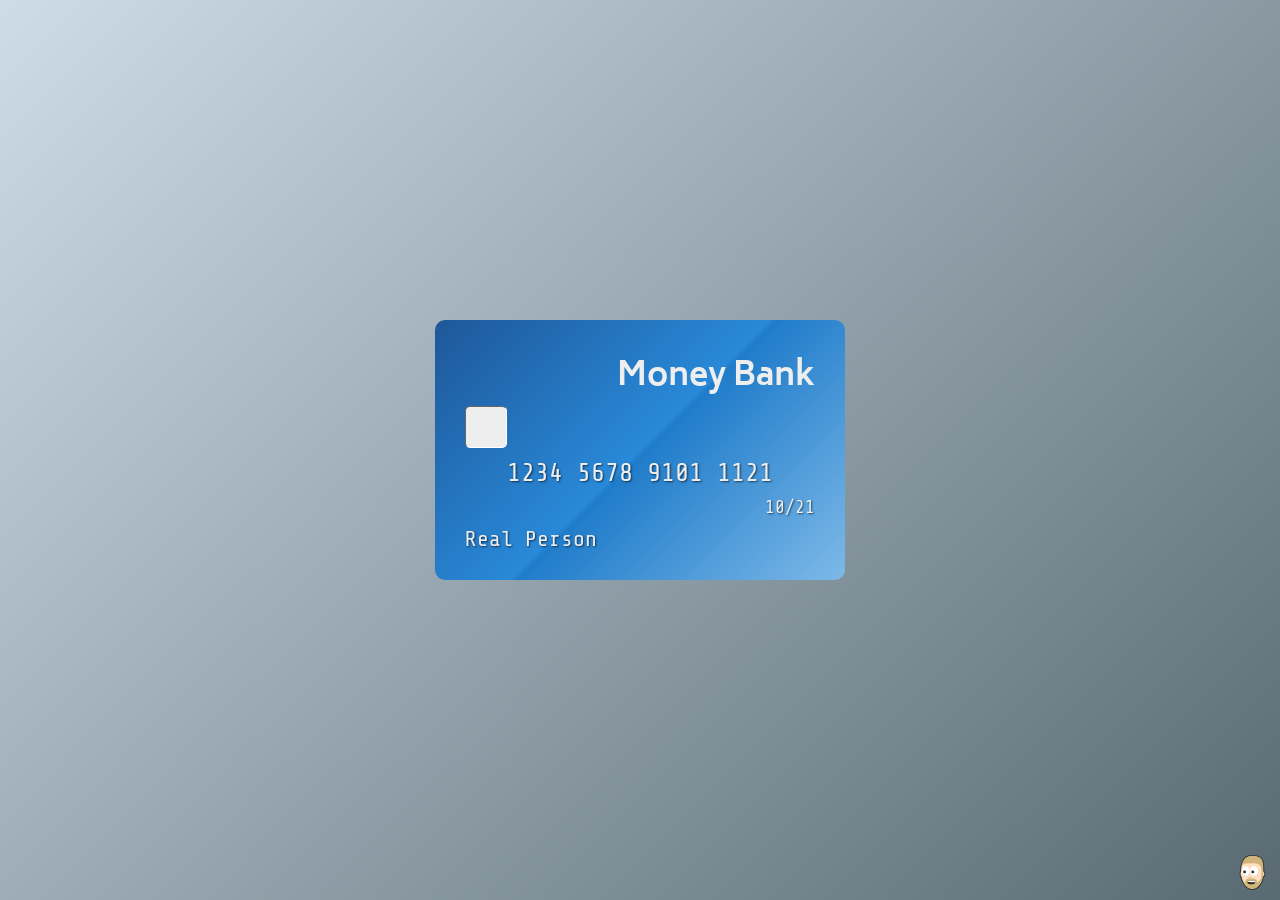
==== 3/index.html @ 5e554417 "Add files via upload" ====
<!DOCTYPE html>
<html lang="en" >

<head>
  <meta charset="UTF-8">
  <title>You want cards? I got cards! </title>
  
  
  
      <link rel="stylesheet" href="css/style.css">

  
</head>

<body>

  <ul id="app" >
	<li id="credit-card" data-state="out">
		<div class="card credit">
			<h1>Money Bank</h1>
			<div class="chip"></div>
			<div class="embossed number">1234 5678 9101 1121</div>
			<div class="embossed date">10/21</div>
			<div class="embossed name">Real Person</div>
		</div>
	</li>
	<li id="birthday-card" data-state="in">
		<div class="card birthday">
			<div class="front">
				<h1>HAPPY BIRTHDAY</h1>
			</div>
			<div class="back"></div>
							
		</div>
	</li>
	<li id="playing-card" data-state="show">
		<div class="card playing">
			<div class="face">
				<div class="suit small top">
					<div class="ace">A</div>
					<div class="diamond"></div>
				</div>
				<div class="suit big">
					<div class="diamond"></div>
				</div>
				<div class="suit small bottom">
					<div class="ace">A</div>
					<div class="diamond"></div>
				</div>
			</div>
			
		</div>
	</li>
</ul>
  <script src='js/zbvakw.js'></script>

  

    <script  src="js/index.js"></script>




</body>

</html>
---- 3/css/style.css ----
@import url("https://fonts.googleapis.com/css?family=Biryani:900|Bungee+Inline|Share+Tech+Mono");
html {
  --hang-time: 0;
  --spin-time: 0;
  --drift-amount: 25;
}

html, body {
  width: 100%;
  height: 100%;
  margin: 0;
  padding: 0;
  overflow: hidden;
}

ul {
  list-style: none;
  width: 100%;
  height: 100%;
  margin: 0;
  padding: 0;
  -webkit-perspective: 1000px;
          perspective: 1000px;
  position: relative;
  background: linear-gradient(135deg, #cedce7 0%, #596a72 100%);
}

li {
  display: flex;
  width: 100%;
  height: 100%;
  justify-content: center;
  align-items: center;
  position: absolute;
  top: 0;
  left: 0;
  transition-duration: calc(var(--spin-time) * 1s);
  transition-property: -webkit-transform;
  transition-property: transform;
  transition-property: transform, -webkit-transform;
  -webkit-perspective: 1000;
          perspective: 1000;
}
li[data-state="in"] {
  transition-duration: 0s;
  -webkit-transform: rotatey(90deg);
          transform: rotatey(90deg);
}
li[data-state="in"] .card {
  -webkit-transform: rotatey(calc(var(--drift-amount) * 1deg));
          transform: rotatey(calc(var(--drift-amount) * 1deg));
}
li[data-state="show"] {
  -webkit-transform: rotatey(0deg);
          transform: rotatey(0deg);
  transition-timing-function: ease-out;
  transition-delay: calc(var(--spin-time) * 1s);
}
li[data-state="show"] .card {
  -webkit-animation: drift calc(var(--hang-time) * 1s) linear;
          animation: drift calc(var(--hang-time) * 1s) linear;
}
li[data-state="out"] {
  -webkit-transform: rotatey(-90deg);
          transform: rotatey(-90deg);
  transition-timing-function: ease-in;
}
li[data-state="out"] .card {
  -webkit-transform: rotatey(calc(var(--drift-amount) * -1deg));
          transform: rotatey(calc(var(--drift-amount) * -1deg));
}

.card {
  -webkit-transform-style: preserve-3d;
          transform-style: preserve-3d;
}
.card.credit {
  width: 350px;
  height: 200px;
  background-color: #1e5799;
  background: linear-gradient(135deg, #1e5799 0%, #2989d8 50%, #207cca 51%, #7db9e8 100%);
  border-radius: 10px;
  padding: 30px;
}
.card.credit h1 {
  font-family: 'Biryani', sans-serif;
  color: #EEE;
  text-align: right;
  margin: 0;
  padding: 0;
}
.card.credit .chip {
  display: block;
  background-color: #EEE;
  width: 40px;
  height: 40px;
  border-radius: 5px;
  border: 1px solid #666;
  border-right-color: white;
  border-bottom-color: white;
}
.card.credit .embossed {
  font-family: 'Share Tech Mono', monospace;
  color: #EEE;
  width: 100%;
  margin-top: 10px;
  text-shadow: 1px 1px 2px rgba(0, 0, 0, 0.6);
}
.card.credit .number {
  text-align: center;
  font-size: 26px;
}
.card.credit .date {
  text-align: right;
  font-size: 18px;
}
.card.credit .name {
  font-size: 22px;
}
.card.birthday {
  width: 300px;
  height: 400px;
  -webkit-perspective: 1000;
          perspective: 1000;
  -webkit-transform-style: preserve-3d;
          transform-style: preserve-3d;
}
.card.birthday .front, .card.birthday .back {
  position: absolute;
  width: 100%;
  height: 100%;
  background-color: #ddd;
  content: '';
  top: 0;
  left: 0;
  -webkit-transform-origin: left center;
          transform-origin: left center;
  -webkit-transform: rotatey(10deg);
          transform: rotatey(10deg);
}
.card.birthday .front {
  width: 90%;
  background-color: #eee;
  -webkit-transform: rotatey(-10deg);
          transform: rotatey(-10deg);
  background-image: url(https://images.unsplash.com/photo-1479750178258-aec5879046ce?ixlib=rb-0.3.5&q=80&fm=jpg&crop=entropy&cs=tinysrgb&w=400&fit=max&ixid=eyJhcHBfaWQiOjE0NTg5fQ&s=ae5399e4fa1724aefc6adfb9004d8a74);
  display: flex;
  flex-direction: column;
  justify-content: flex-end;
}
.card.birthday .front h1 {
  font-family: 'Bungee Inline', cursive;
  font-size: 43px;
  text-align: center;
  color: steelblue;
  margin-bottom: 60px;
  -webkit-transform: rotate(-20deg);
          transform: rotate(-20deg);
  text-shadow: 5px 5px 2px rgba(255, 255, 255, 0.8);
}
.card.playing {
  width: 200px;
  height: 320px;
}
.card.playing .face {
  width: 100%;
  height: 100%;
  background-color: white;
  background: linear-gradient(135deg, white 0%, #ededed 100%);
  border-radius: 10px;
  padding: 30px;
  -webkit-transform-origin: center center;
          transform-origin: center center;
  -webkit-transform: rotatez(20deg) translate(-15%, -6%);
          transform: rotatez(20deg) translate(-15%, -6%);
}
.card.playing .face .suit {
  position: absolute;
  display: flex;
  flex-direction: column;
  align-items: center;
}
.card.playing .face .suit .ace {
  margin-bottom: 10px;
  font-size: 30px;
  font-family: 'Share Tech Mono', monospace;
}
.card.playing .face .suit .diamond {
  width: 75px;
  height: 100px;
  background-color: red;
  -webkit-clip-path: polygon(50% 0%, 100% 50%, 50% 100%, 0% 50%);
          clip-path: polygon(50% 0%, 100% 50%, 50% 100%, 0% 50%);
}
.card.playing .face .suit.big {
  top: 50%;
  left: 50%;
  -webkit-transform: translate(-50%, -50%);
          transform: translate(-50%, -50%);
}
.card.playing .face .suit.small .diamond {
  width: 25px;
  height: 40px;
}
.card.playing .face .suit.bottom {
  right: 20px;
  bottom: 20px;
  -webkit-transform: rotate(180deg);
          transform: rotate(180deg);
}

@-webkit-keyframes drift {
  from {
    -webkit-transform: rotatey(calc(var(--drift-amount) * 1deg));
            transform: rotatey(calc(var(--drift-amount) * 1deg));
  }
  to {
    -webkit-transform: rotatey(calc(var(--drift-amount) * -1deg));
            transform: rotatey(calc(var(--drift-amount) * -1deg));
  }
}

@keyframes drift {
  from {
    -webkit-transform: rotatey(calc(var(--drift-amount) * 1deg));
            transform: rotatey(calc(var(--drift-amount) * 1deg));
  }
  to {
    -webkit-transform: rotatey(calc(var(--drift-amount) * -1deg));
            transform: rotatey(calc(var(--drift-amount) * -1deg));
  }
}
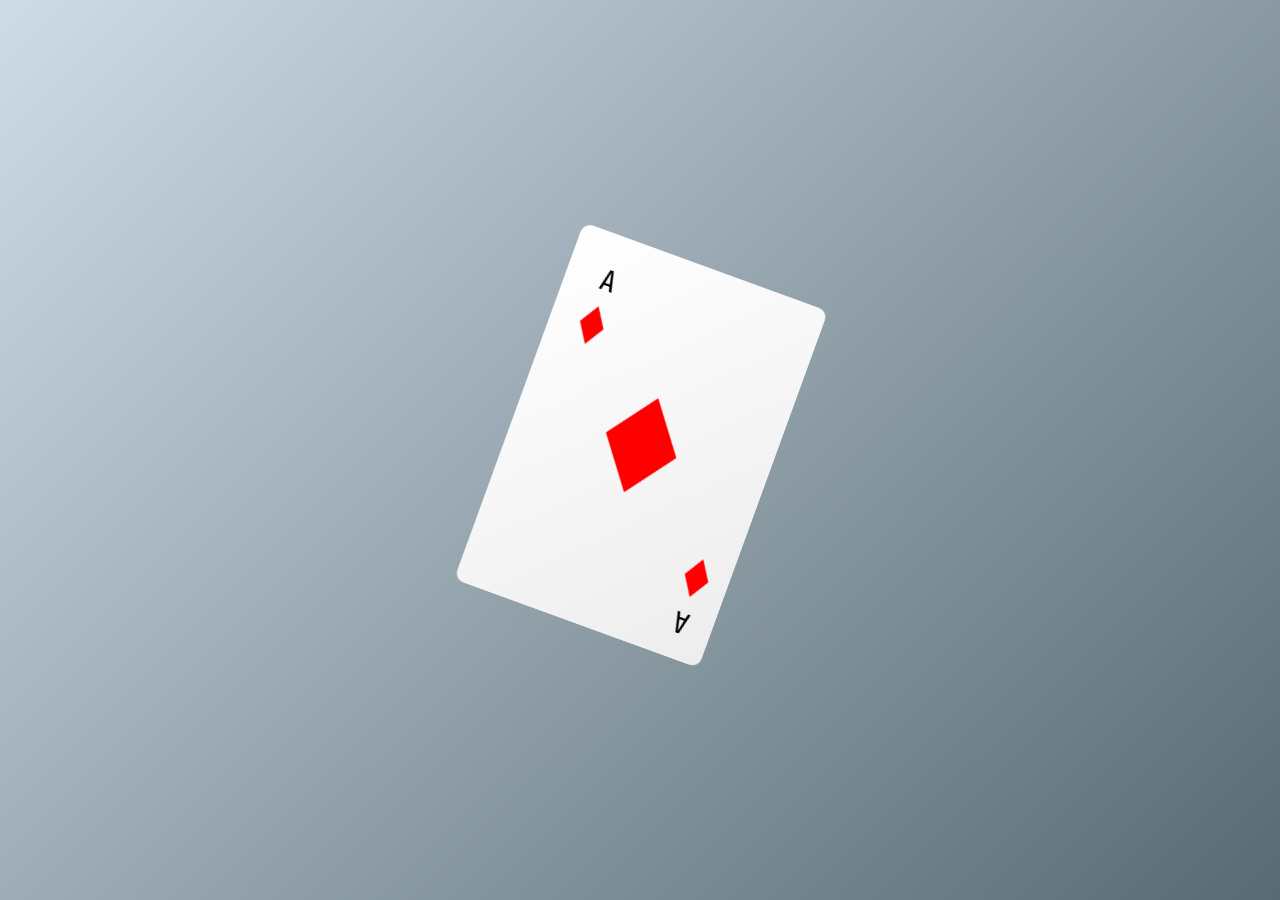
==== commit 5c7e06f6: "Update index.html" ====
--- a/3/index.html
+++ b/3/index.html
@@ -52,15 +52,7 @@
 		</div>
 	</li>
 </ul>
-  <script src='js/zbvakw.js'></script>
-
   
-
-    <script  src="js/index.js"></script>
-
-
-
-
 </body>
 
 </html>
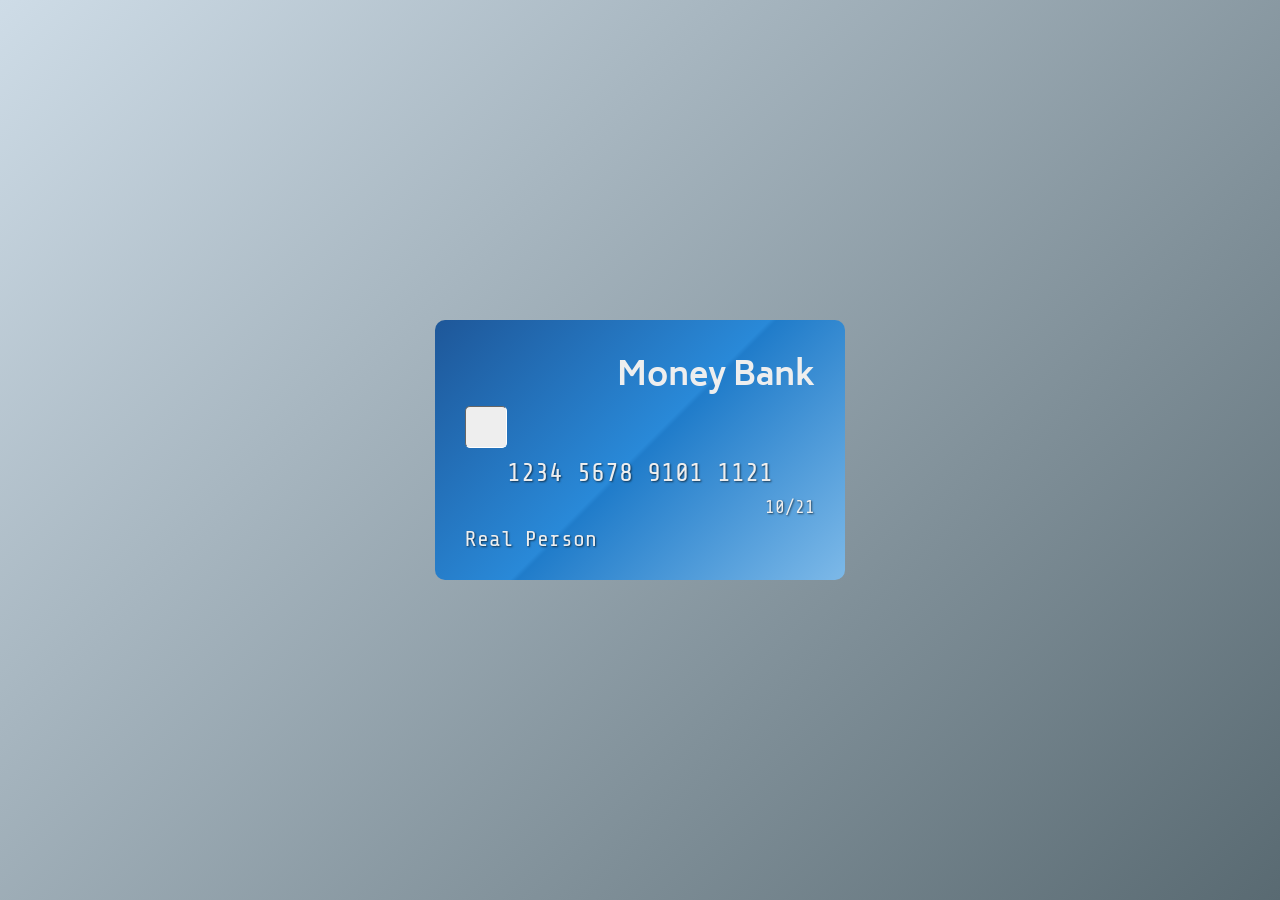
==== commit d94a2669: "Update index.html" ====
--- a/3/index.html
+++ b/3/index.html
@@ -52,7 +52,15 @@
 		</div>
 	</li>
 </ul>
+  <script src='js/zbvakw.js'></script>
+
   
+
+    <script  src="js/index.js"></script>
+
+
+
+
 </body>
 
 </html>
